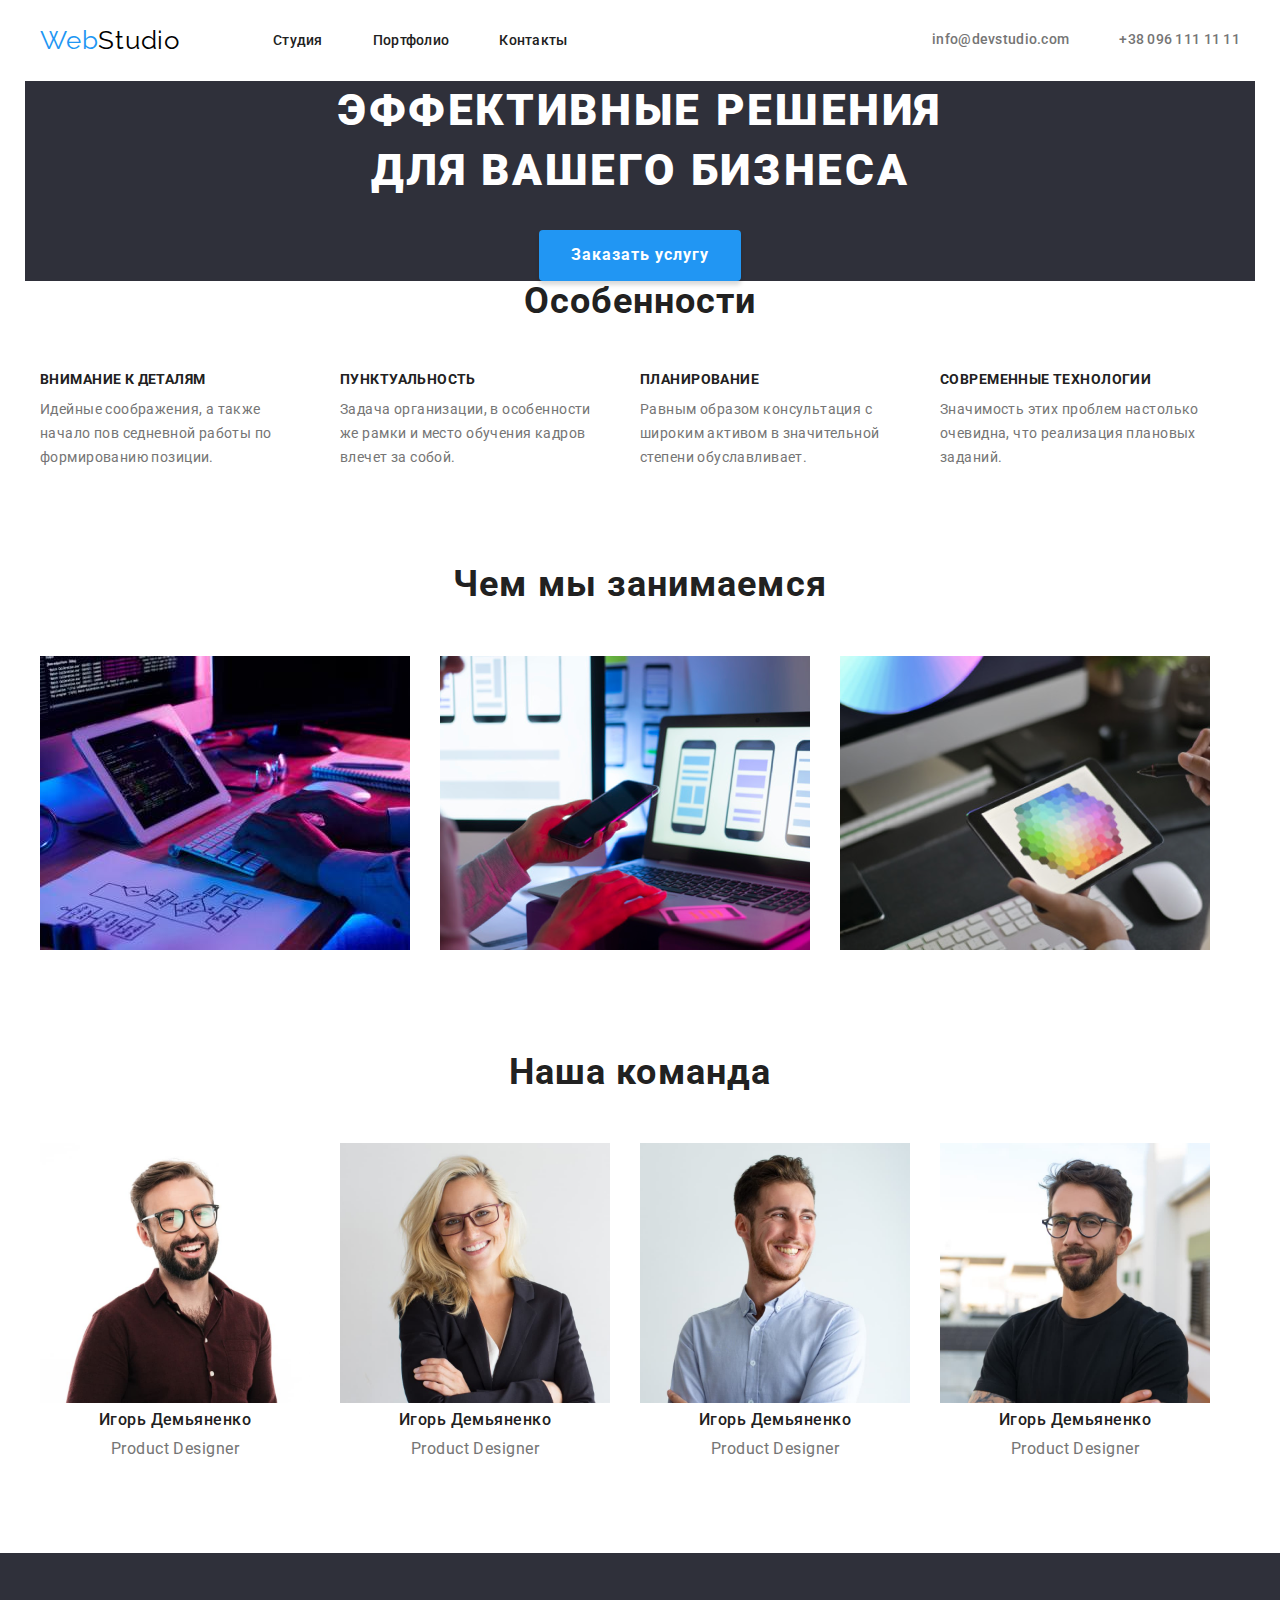
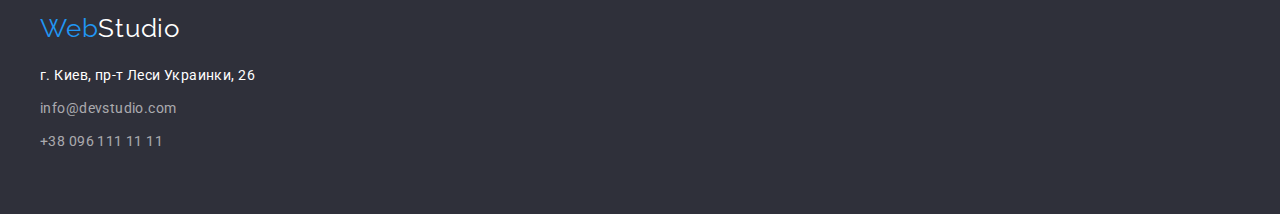
==== index.html @ d1cf2aa0 "home work 3" ====
<!DOCTYPE html>
<html lang="ru">
  <head>
    <meta charset="UTF-8" />
    <meta http-equiv="X-UA-Compatible" content="IE=edge" />
    <meta name="viewport" content="width=device-width, initial-scale=1.0" />
    <title>WebStudio</title>
    <link rel="preconnect" href="https://fonts.googleapis.com" />
    <link rel="preconnect" href="https://fonts.gstatic.com" crossorigin />
    <link
      rel="stylesheet"
      href="https://cdnjs.cloudflare.com/ajax/libs/modern-normalize/1.1.0/modern-normalize.min.css"
    />
    <link
      href="https://fonts.googleapis.com/css2?family=Raleway:wght@700&family=Roboto:wght@400;500;700;900&display=swap"
      rel="stylesheet"
    />
    <link rel="stylesheet" href="./css/styles.css" />
  </head>
  <body>
    <!--Шапка сторінки-->
    <header class="header">
      <div class="conteiner main-nav">
        <a href="index.html" class="logo">
          Web<span class="logo-dark">Studio</span>
        </a>
        <nav class="navigation">
          <ul class="nav list">
            <li class="item">
              <a href="index.html" class="link">Студия</a>
            </li>
            <li class="item">
              <a href="portfolio.html" class="link">Портфолио</a>
            </li>
            <li class="item"><a href="" class="link">Контакты</a></li>
          </ul>
        </nav>
        <ul class="contacts list">
          <li class="item">
            <a href="mailto:info@devstudio.com" class="contacts-link"
              >info@devstudio.com</a
            >
          </li>
          <li class="item">
            <a href="tel:+380961111111" class="contacts-link"
              >+38 096 111 11 11</a
            >
          </li>
        </ul>
      </div>
    </header>
    <!-- майн -->
    <main class="main-blok">
      <!--Блок герой-->
      <section class="section hero conteiner">
        <h1 class="hero-title">
          Эффективные решения <br />
          для вашего бизнеса
        </h1>
        <button type="button" class="button">Заказать услугу</button>
      </section>
      <!--Блок Особенности -->
      <section class="section">
        <div class="conteiner">
          <h2 class="section-title hidden">Особенности</h2>
          <ul class="features list">
            <li class="item">
              <h3 class="features-title">Внимание к деталям</h3>
              <p class="features-text">
                Идейные соображения, а также начало пов седневной работы по
                формированию позиции.
              </p>
            </li>
            <li class="item">
              <h3 class="features-title">Пунктуальность</h3>
              <p class="features-text">
                Задача организации, в особенности же рамки и место обучения
                кадров влечет за собой.
              </p>
            </li>
            <li class="item">
              <h3 class="features-title">Планирование</h3>
              <p class="features-text">
                Равным образом консультация с широким активом в значительной
                степени обуславливает.
              </p>
            </li>
            <li class="item">
              <h3 class="features-title">Современные технологии</h3>
              <p class="features-text">
                Значимость этих проблем настолько очевидна, что реализация
                плановых заданий.
              </p>
            </li>
          </ul>
        </div>
      </section>
      <!--Блок Чем мы занимаемся-->
      <section class="section">
        <div class="conteiner">
          <h2 class="section-title">Чем мы занимаемся</h2>
        <ul class="activity list">
          <li class="item">
            <img
              src="images/box1.jpg"
              alt="Человек печатает на клавиатуре"
              width="370"
              height="294"
            />
          </li>
          <li class="item">
            <img
              src="images/box2.png"
              alt="Человек работает над розьеткой страницы"
              width="370"
              height="294"
            />
          </li>
          <li class="item">
            <img
              src="images/box3.png"
              alt="дизайнер выбирает цет проекта"
              width="370"
              height="294"
            />
          </li>
        </ul>
      </section>
      <!--Блок Наша команда-->
      <section class="section conteiner">
        <h2 class="section-title">Наша команда</h2>
        <ul class="team list">
          <li class="item">
            <img
              src="images/img.jpg"
              alt="член команды мужского пола"
              width="270"
              height="260"
            />
            <h3 class="team-title">Игорь Демьяненко</h3>
            <p class="team-text">Product Designer</p>
          </li>
          <li class="item">
            <img
              src="images/img1.jpg"
              alt="член команды женского пола"
              width="270"
              height="260"
            />
            <h3 class="team-title">Игорь Демьяненко</h3>
            <p class="team-text">Product Designer</p>
          </li>
          <li class="item">
            <img
              src="images/img2.jpg"
              alt="член команды мужского пола"
              width="270"
              height="260"
            />
            <h3 class="team-title">Игорь Демьяненко</h3>
            <p class="team-text">Product Designer</p>
          </li>
          <li class="item">
            <img
              src="images/img3.jpg"
              alt="член команды мужского пола"
              width="270"
              height="260"
            />
            <h3 class="team-title">Игорь Демьяненко</h3>
            <p class="team-text">Product Designer</p>
          </li>
        </ul>
        </div>
      </section>
    </main>
    <!--Футер-->
    <footer class="footer">
      <div class="conteiner">
        <a href="index.html" class="logo">
          Web<span class="logo-light">Studio</span>
        </a>
        <address>
          <ul class="address list">
            <li class="item">
              <a
                href="https://goo.gl/maps/vd8JTUUMNeQ3kda19ddres"
                class="address"
              >
                г. Киев, пр-т Леси Украинки, 26</a
              >
            </li>
            <li class="item">
              <a href="mailto:info@devstudio.com" class="address-link"
                >info@devstudio.com</a
              >
            </li>
            <li class="item">
              <a href="tel:+380961111111" class="address-link"
                >+38 096 111 11 11</a
              >
            </li>
          </ul>
        </address>
      </div>
    </footer>
  </body>
</html>
---- css/styles.css ----
:root {
  --primary-text-color: #757575;
  --secondary-text-color: #ffffff;
  --title-text-color: #212121;
  --accent-color: #2196f3;
}
/* 
Палитра цветов:
- вторичный фон #F5F4FA;
- фон подвал #2F303A;
- заголовок #FFFFFF;
- текст #757575; #212121
- логотип #2196F3; #000000;
*/

/* Body */
body {
  color: var(--primary-text-color);
  font-family: Roboto, sans-serif;
  font-size: 14px;
  line-height: 1.71;
  letter-spacing: 0.03em;
}

/* lsit & link style */
.list {
  list-style: none;
  padding: 0px;
  margin: 0px;
}
.conteiner {
  width: 1230px;
  margin-right: auto;
  margin-left: auto;
  padding-right: 15px;
  padding-left: 15px;
}
.flex-conteiner {
  width: 1230px;
  margin-right: auto;
  margin-left: auto;
  padding-right: 15px;
  padding-left: 15px;
}
.section-title {
  margin-top: 0px;
  margin-bottom: 50px;

  color: var(--title-text-color);
  font-weight: 700;
  font-size: 36px;
  line-height: 1.16;
  text-align: center;
  letter-spacing: 0.03em;
}
/* Шапка сторінки */

/* Logo */
.main-nav {
  display: flex;
  align-items: center;
}
.logo {
  color: var(--accent-color);
  font-family: Raleway, sans-serif;
  font-size: 26px;
  line-height: 1.2;
  letter-spacing: 0.03em;
  text-decoration: none;
}
.logo-dark {
  color: black;
}
.logo-light {
  color: var(--secondary-text-color);
}
/* Навигацыя */
.nav {
  display: flex;
  margin-left: 93px;
}
.nav .item:not(:last-child) {
  margin-right: 50px;
}
.link {
  display: block;
  padding-top: 32px;
  padding-bottom: 32px;

  color: var(--title-text-color);
  font-weight: 500;
  font-style: normal;
  font-size: 14px;
  line-height: 1.2;
  letter-spacing: 0.02em;
  text-decoration: none;
}
.link:hover,
.link:focus {
  color: var(--accent-color);
}
/* контакты*/
.contacts {
  display: flex;
  margin-left: auto;
}
.contacts .item + .item {
  margin-left: 50px;
}
.contacts-link {
  display: block;
  padding-top: 32px;
  padding-bottom: 32px;

  color: var(--primary-text-color);
  font-weight: 500;
  font-style: normal;
  font-size: 14px;
  line-height: 1.14;
  letter-spacing: 0.02em;
  text-decoration: none;
}
.contacts-link:hover,
.contacts-link:focus {
  color: var(--accent-color);
}

/* Блок герой */
.hero {
  background-color: #2f303a;
  text-align: center;
}
.hero-title {
  margin-top: 0px;
  margin-bottom: 30px;

  color: var(--secondary-text-color);
  font-weight: 900;
  font-size: 44px;
  line-height: 1.36;
  letter-spacing: 0.06em;
  text-transform: uppercase;
}
.button {
  padding-right: 32px;
  padding-top: 10px;
  padding-bottom: 10px;
  padding-left: 32px;

  color: var(--secondary-text-color);
  font-family: inherit;
  font-weight: 700;
  font-size: 16px;
  line-height: 1.88;
  letter-spacing: 0.06em;
  background: #2196f3;
  box-shadow: 0px 4px 4px rgba(0, 0, 0, 0.15);
  border: transparent;
  border-radius: 4px;
  cursor: pointer;
}

/* Особенности */

.features {
  display: flex;
  margin-bottom: 94px;
}
.features .item + .item {
  margin-left: 30px;
}
.features .item {
  max-width: 270px;
}
.features-title {
  margin-top: 0px;
  margin-bottom: 10px;

  color: var(--title-text-color);
  font-weight: 700;
  font-size: 14px;
  line-height: 1.14;
  letter-spacing: 0.03em;
  text-transform: uppercase;
}
.features-text {
  margin-top: 0px;
  margin-bottom: 0px;
}

/* Чем мы занимаемся */
.activity {
  display: flex;
  margin-bottom: 94px;
}
.activity .item + .item {
  margin-left: 30px;
}
/* Наша команда */
.team {
  display: flex;
  margin-bottom: 94px;
  text-align: center;
}
.team .item + .item {
  margin-left: 30px;
}
.team-title {
  margin-top: 0px;
  margin-bottom: 10px;

  color: var(--title-text-color);
  font-weight: 500;
  font-size: 16px;
  line-height: 1.18;
  letter-spacing: 0.03em;
}
.team-text {
  margin-top: 0px;
  margin-bottom: 0px;
  font-weight: 400;
  font-size: 16px;
  line-height: 1.18;
  letter-spacing: 0.03em;
}
/* Футер */
.footer {
  background-color: #2f303a;
}
.footer .logo {
  display: block;
  padding-top: 60px;
  margin-bottom: 20px;
}
.address {
  color: var(--secondary-text-color);
  font-style: normal;
  font-weight: 400;
  text-decoration: none;
}
.address:hover,
.address:focus {
  color: var(--accent-color);
}

.address .item + .item {
  margin-top: 9px;
}
.address .item:last-child {
  padding-bottom: 60px;
}
.address-link {
  color: rgba(255, 255, 255, 0.6);
  font-style: normal;
  font-weight: 400;
  text-decoration: none;
}
.address-link:hover,
.address-link:focus {
  color: var(--accent-color);
}

/* -----------------------------------------------ПОРТФОЛИО-------------------------------------------------------------------- */
/* Фильтры */
.filter {
  display: flex;
  justify-content: center;
  margin-bottom: 34px;
}
.filter .item + .item {
  margin-left: 30px;
}
.filters-button {
  padding-right: 22px;
  padding-top: 6px;
  padding-bottom: 6px;
  padding-left: 22px;

  color: var(--title-text-color);
  background-color: #f5f4fa;
  font-family: inherit;
  font-weight: 500;
  font-size: 16px;
  line-height: 1.62;
  text-align: center;
  letter-spacing: 0.03em;
  cursor: pointer;
  border: 1px;
  border-color: rgba(238, 238, 238, 1);
  border-radius: 4px;
}
.filters-button:hover,
.filters-button:focus {
  color: var(--secondary-text-color);
  background-color: var(--accent-color);
  box-shadow: 0px 3px 1px rgba(0, 0, 0, 0.1), 0px 1px 2px rgba(0, 0, 0, 0.08),
    0px 2px 2px rgba(0, 0, 0, 0.12);
}
/* Контент */
.content {
  display: flex;
  flex-wrap: wrap;
  margin-bottom: 94px;
}
.content .item {
  width: 370px;
  margin-right: 30px;
  margin-bottom: 30px;
  border: 1px solid rgba(238, 238, 238, 1);
}
.content .item:nth-child(3n) {
  margin-right: 0px;
}
.content .item:nth-last-child(-n + 3) {
  margin-bottom: 0px;
}

.project-title {
  margin-top: 0;
  margin-bottom: 4px;

  color: var(--title-text-color);
  font-weight: 700;
  font-size: 18px;
  line-height: 2;
  letter-spacing: 0.06em;
}
.project-text {
  margin-top: 0px;
  margin-bottom: 0px;

  color: var(--primary-text-color);
  font-weight: 400;
  font-size: 16px;
  line-height: 1.88;
  letter-spacing: 0.03em;
}
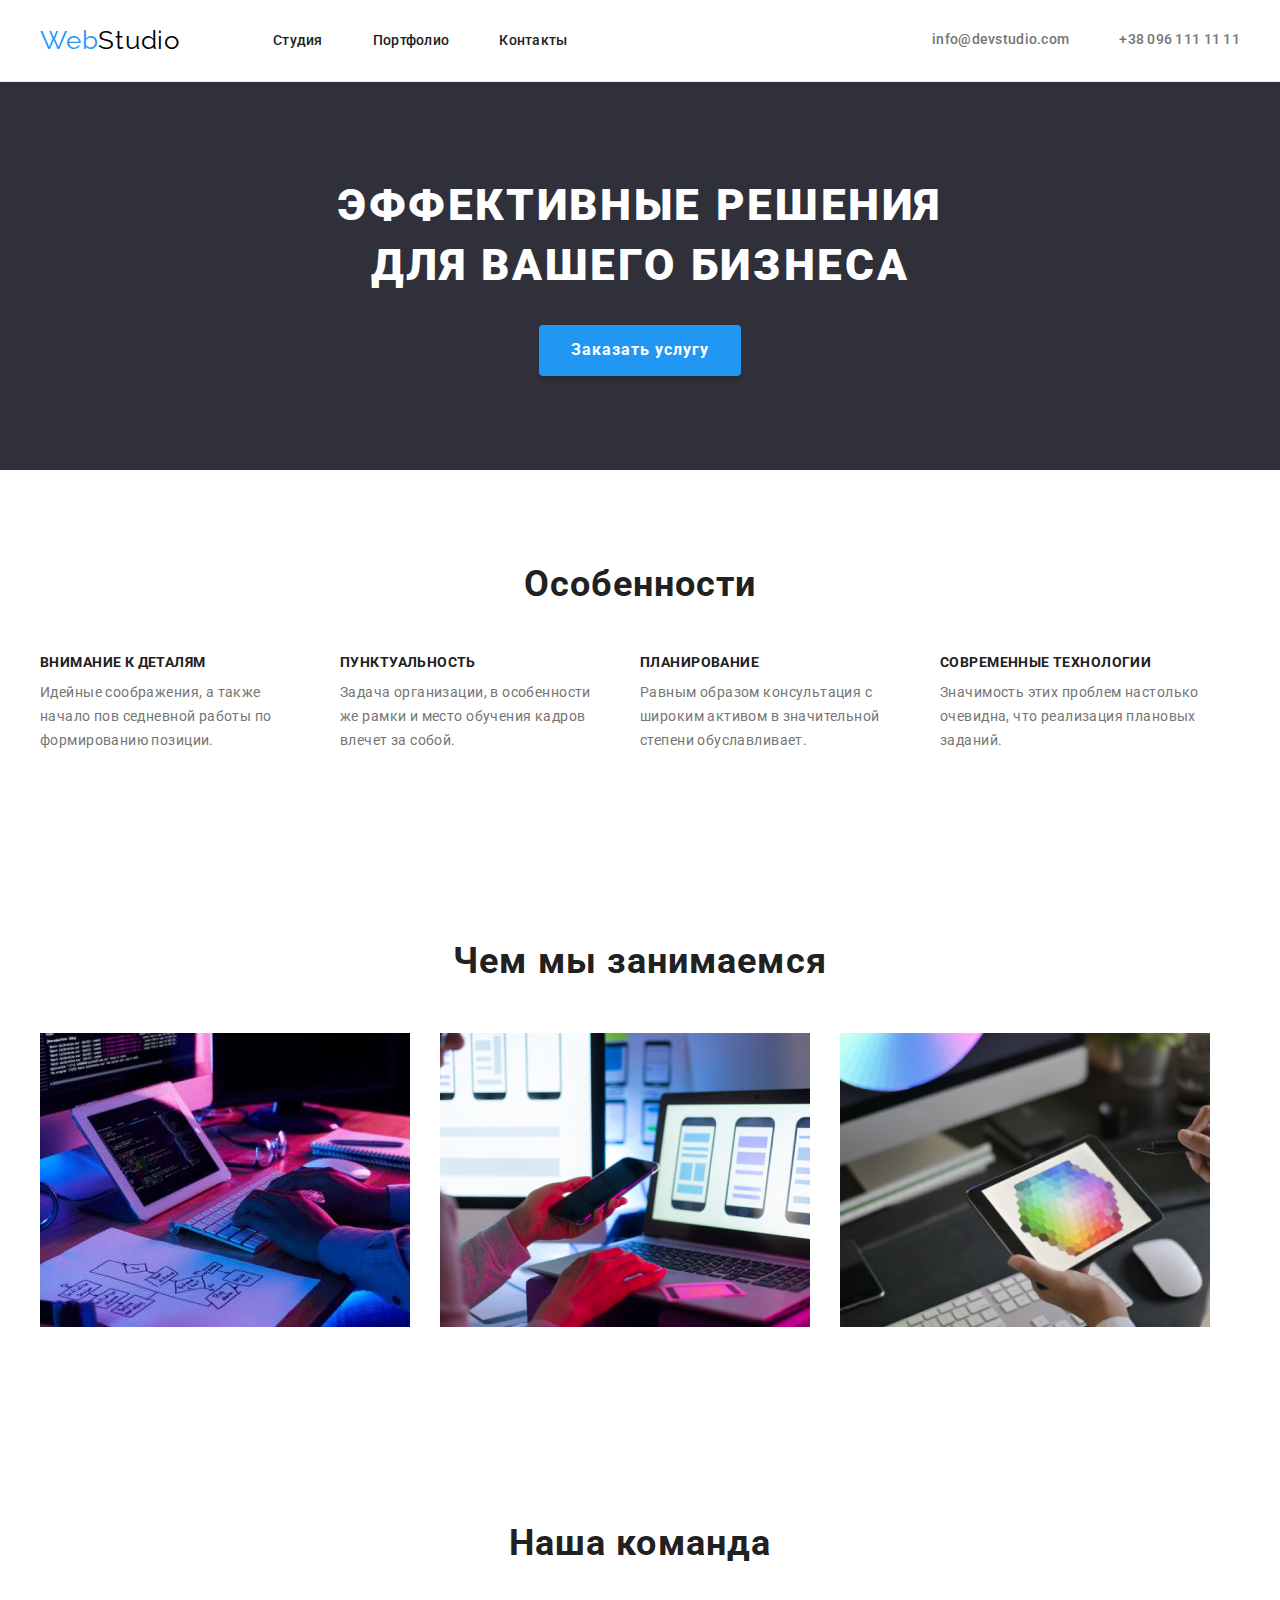
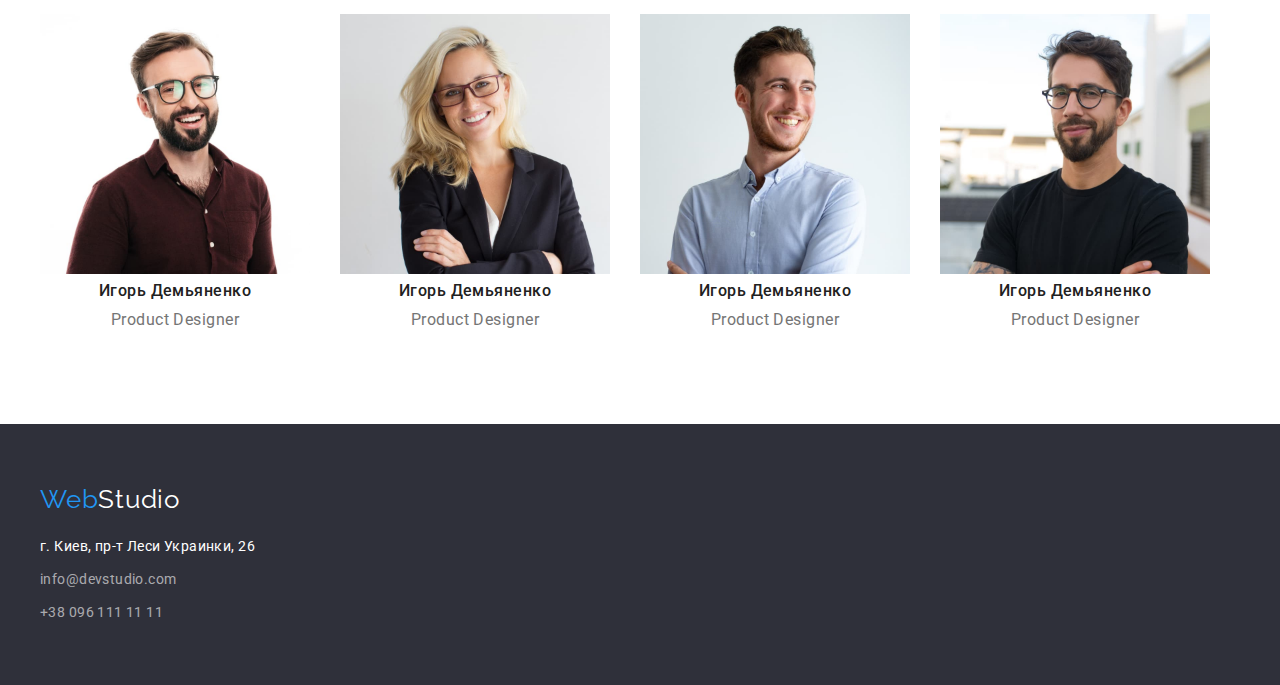
==== commit 10795d9b: "HOMEWORK3" ====
--- a/index.html
+++ b/index.html
@@ -52,12 +52,14 @@
     <!-- майн -->
     <main class="main-blok">
       <!--Блок герой-->
-      <section class="section hero conteiner">
-        <h1 class="hero-title">
+      <section class="section hero">
+        <div class="conteiner">
+          <h1 class="hero-title">
           Эффективные решения <br />
           для вашего бизнеса
         </h1>
         <button type="button" class="button">Заказать услугу</button>
+        </div>
       </section>
       <!--Блок Особенности -->
       <section class="section">
--- a/css/styles.css
+++ b/css/styles.css
@@ -53,8 +53,14 @@
   text-align: center;
   letter-spacing: 0.03em;
 }
+.section {
+  padding-top: 94px;
+  padding-bottom: 94px;
+}
 /* Шапка сторінки */
-
+.header {
+  border-bottom: 1px solid rgba(236, 236, 236, 1);
+}
 /* Logo */
 .main-nav {
   display: flex;
@@ -164,7 +170,6 @@
 
 .features {
   display: flex;
-  margin-bottom: 94px;
 }
 .features .item + .item {
   margin-left: 30px;
@@ -191,7 +196,6 @@
 /* Чем мы занимаемся */
 .activity {
   display: flex;
-  margin-bottom: 94px;
 }
 .activity .item + .item {
   margin-left: 30px;
@@ -199,7 +203,6 @@
 /* Наша команда */
 .team {
   display: flex;
-  margin-bottom: 94px;
   text-align: center;
 }
 .team .item + .item {
@@ -265,7 +268,7 @@
 .filter {
   display: flex;
   justify-content: center;
-  margin-bottom: 34px;
+  margin-bottom: 56px;
 }
 .filter .item + .item {
   margin-left: 30px;
@@ -300,13 +303,12 @@
 .content {
   display: flex;
   flex-wrap: wrap;
-  margin-bottom: 94px;
 }
 .content .item {
   width: 370px;
   margin-right: 30px;
   margin-bottom: 30px;
-  border: 1px solid rgba(238, 238, 238, 1);
+  border: 1px solid rgba(236, 236, 236, 1);
 }
 .content .item:nth-child(3n) {
   margin-right: 0px;
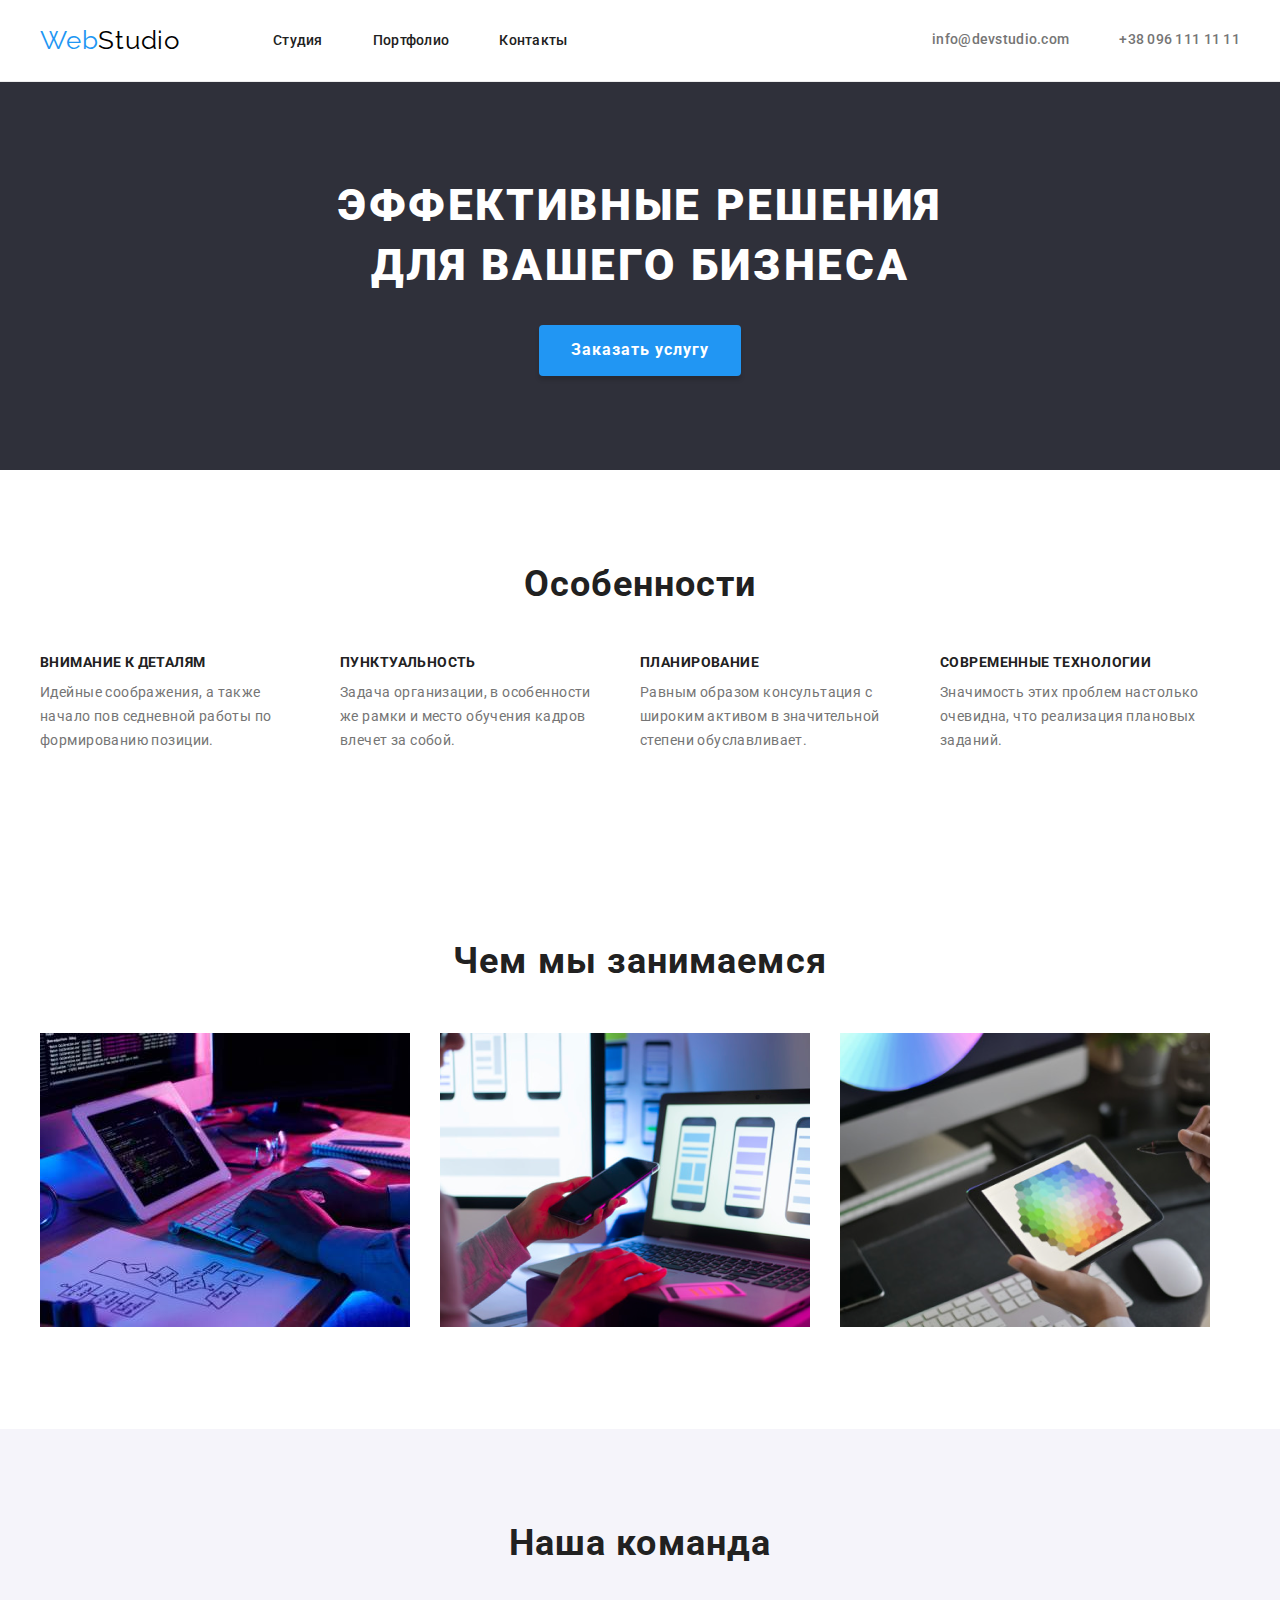
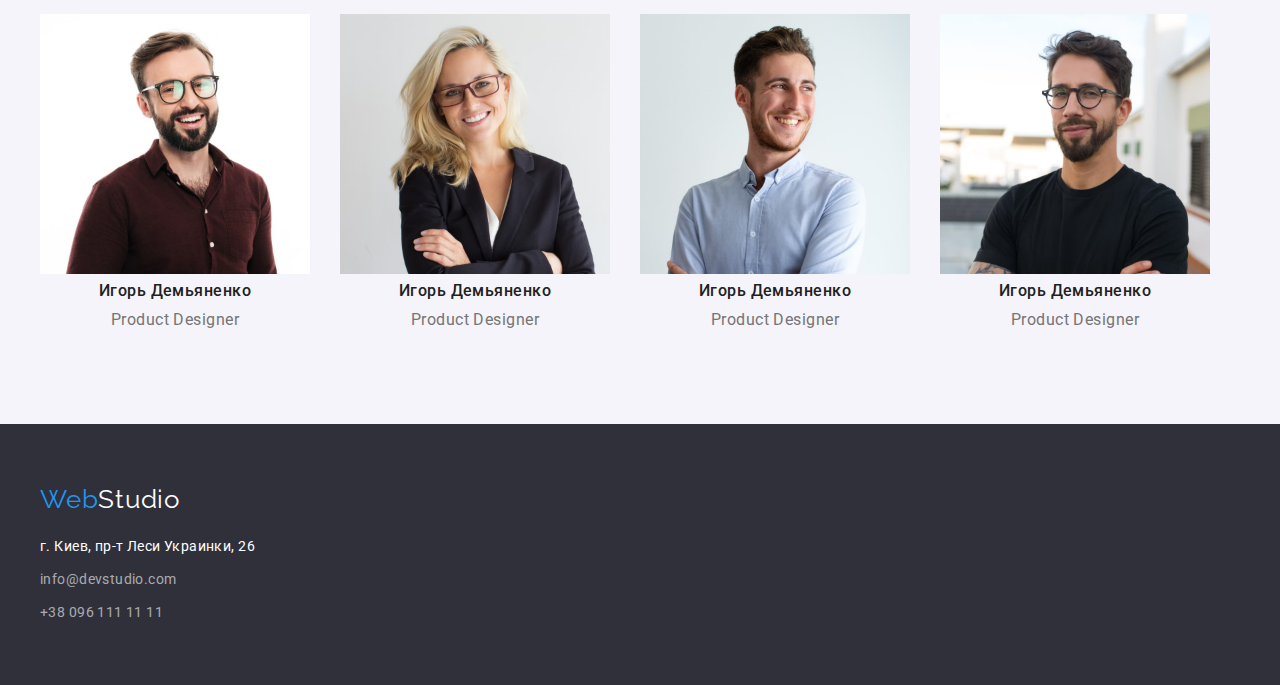
==== commit 7eba2a9c: "hm3" ====
--- a/index.html
+++ b/index.html
@@ -103,7 +103,7 @@
           <h2 class="section-title">Чем мы занимаемся</h2>
         <ul class="activity list">
           <li class="item">
-            <img
+            <img 
               src="images/box1.jpg"
               alt="Человек печатает на клавиатуре"
               width="370"
@@ -129,8 +129,9 @@
         </ul>
       </section>
       <!--Блок Наша команда-->
-      <section class="section conteiner">
-        <h2 class="section-title">Наша команда</h2>
+      <section class="section team-section">
+        <div class="conteiner">
+          <h2 class="section-title">Наша команда</h2>
         <ul class="team list">
           <li class="item">
             <img
--- a/css/styles.css
+++ b/css/styles.css
@@ -57,6 +57,7 @@
   padding-top: 94px;
   padding-bottom: 94px;
 }
+
 /* Шапка сторінки */
 .header {
   border-bottom: 1px solid rgba(236, 236, 236, 1);
@@ -200,7 +201,11 @@
 .activity .item + .item {
   margin-left: 30px;
 }
+
 /* Наша команда */
+.team-section:nth-child(2n) {
+  background-color: rgba(245, 244, 250, 1);
+}
 .team {
   display: flex;
   text-align: center;
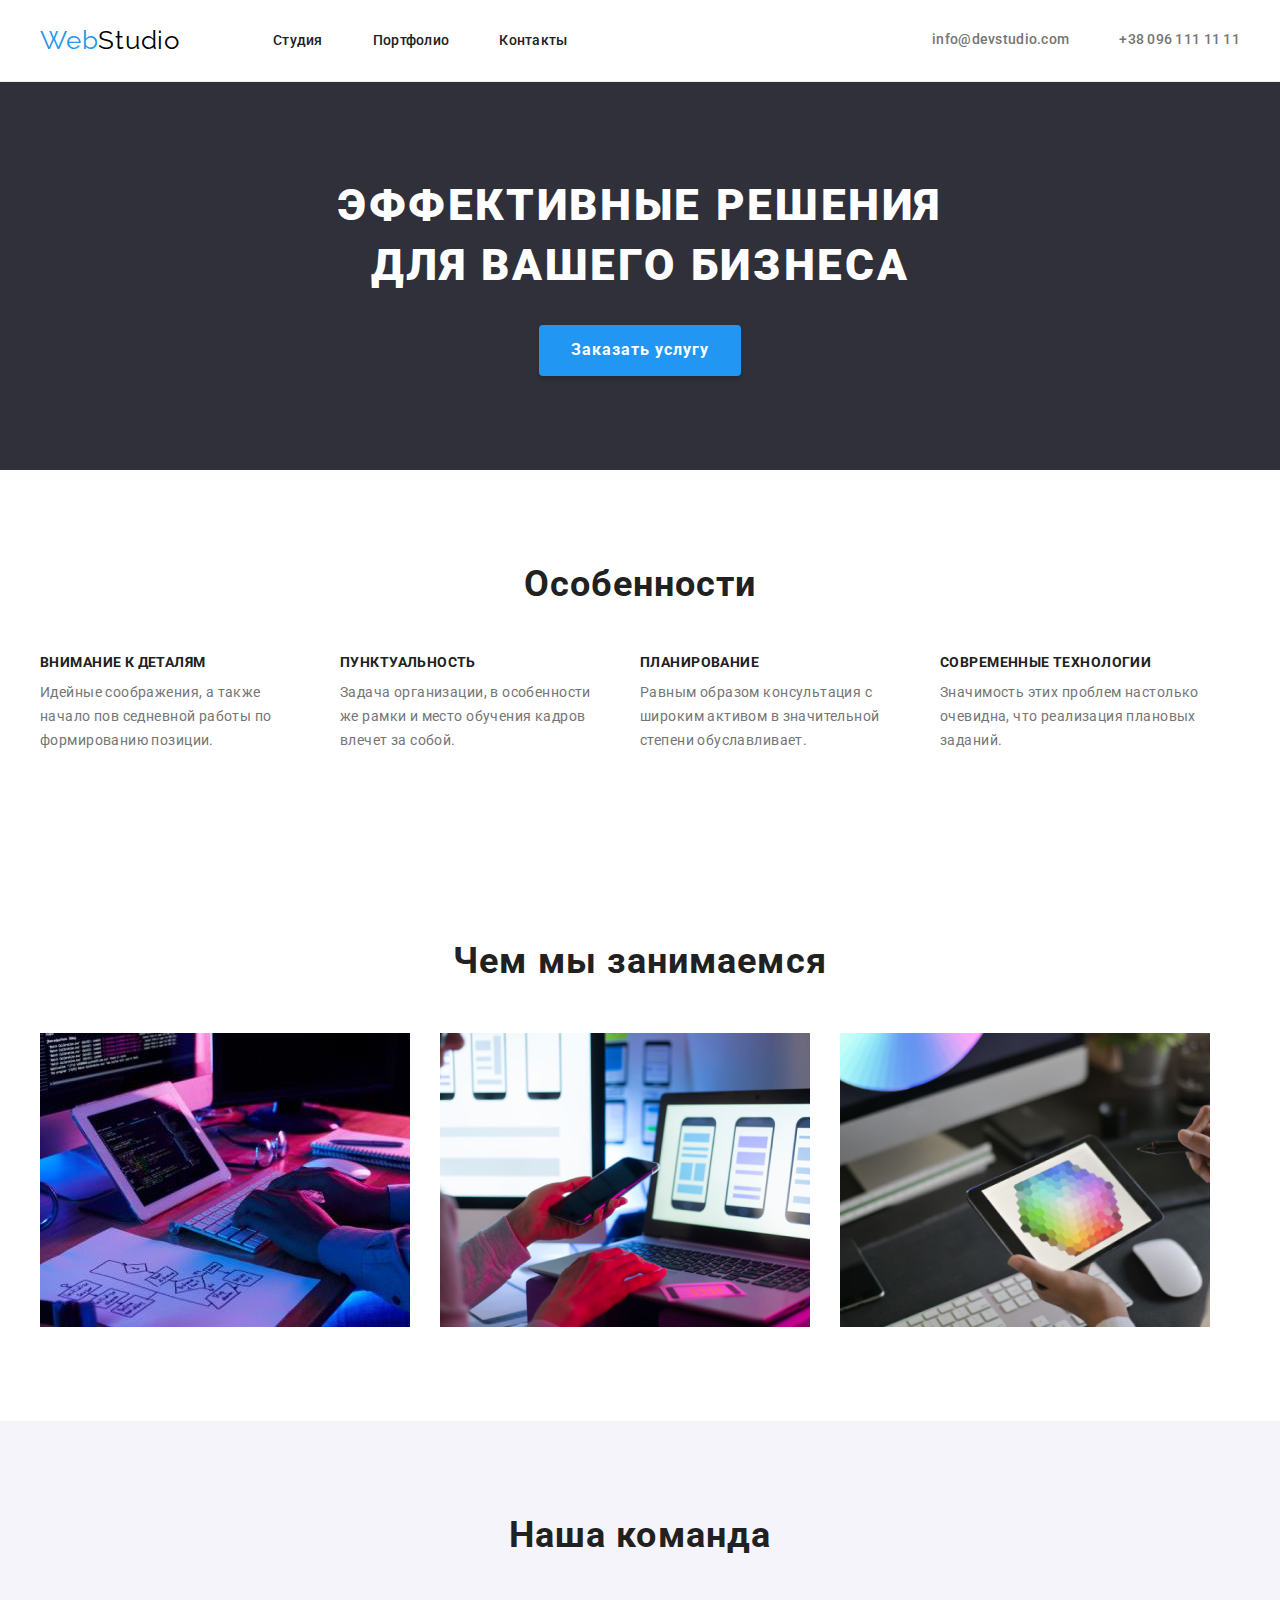
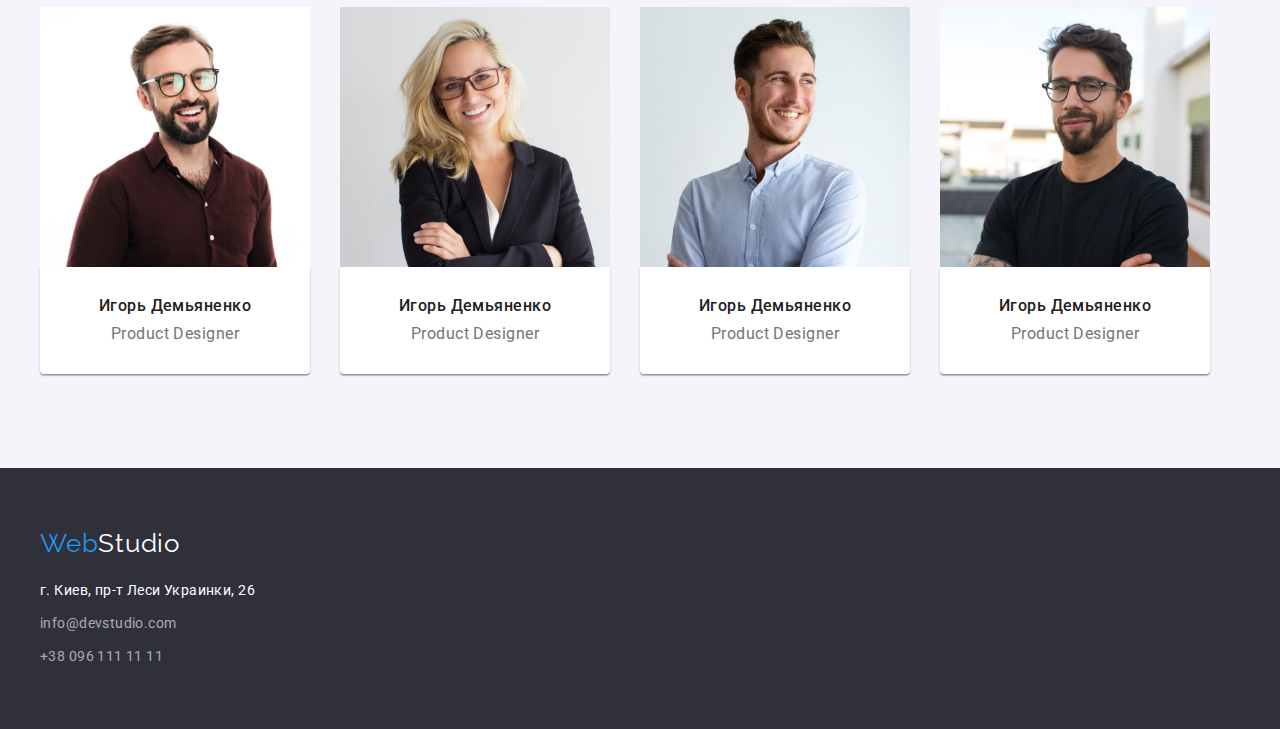
==== commit ac5843e0: "finish first part" ====
--- a/index.html
+++ b/index.html
@@ -21,10 +21,10 @@
     <!--Шапка сторінки-->
     <header class="header">
       <div class="conteiner main-nav">
-        <a href="index.html" class="logo">
+        <nav class="navigation">
+          <a href="index.html" class="logo">
           Web<span class="logo-dark">Studio</span>
         </a>
-        <nav class="navigation">
           <ul class="nav list">
             <li class="item">
               <a href="index.html" class="link">Студия</a>
@@ -107,7 +107,6 @@
               src="images/box1.jpg"
               alt="Человек печатает на клавиатуре"
               width="370"
-              height="294"
             />
           </li>
           <li class="item">
@@ -140,8 +139,10 @@
               width="270"
               height="260"
             />
-            <h3 class="team-title">Игорь Демьяненко</h3>
-            <p class="team-text">Product Designer</p>
+            <div class="team-conteiner">
+              <h3 class="team-title">Игорь Демьяненко</h3>
+            <p class="team-text">Product Designer</p>
+          </div>
           </li>
           <li class="item">
             <img
@@ -150,8 +151,10 @@
               width="270"
               height="260"
             />
-            <h3 class="team-title">Игорь Демьяненко</h3>
-            <p class="team-text">Product Designer</p>
+            <div class="team-conteiner">
+              <h3 class="team-title">Игорь Демьяненко</h3>
+            <p class="team-text">Product Designer</p>
+            </div>
           </li>
           <li class="item">
             <img
@@ -160,8 +163,10 @@
               width="270"
               height="260"
             />
-            <h3 class="team-title">Игорь Демьяненко</h3>
-            <p class="team-text">Product Designer</p>
+            <div class="team-conteiner">
+              <h3 class="team-title">Игорь Демьяненко</h3>
+            <p class="team-text">Product Designer</p>
+            </div>
           </li>
           <li class="item">
             <img
@@ -170,8 +175,10 @@
               width="270"
               height="260"
             />
-            <h3 class="team-title">Игорь Демьяненко</h3>
-            <p class="team-text">Product Designer</p>
+            <div class="team-conteiner">
+              <h3 class="team-title">Игорь Демьяненко</h3>
+            <p class="team-text">Product Designer</p>
+            </div>
           </li>
         </ul>
         </div>
--- a/css/styles.css
+++ b/css/styles.css
@@ -21,7 +21,11 @@
   line-height: 1.71;
   letter-spacing: 0.03em;
 }
-
+img {
+  display: block;
+  max-width: 100%;
+  height: auto;
+}
 /* lsit & link style */
 .list {
   list-style: none;
@@ -62,12 +66,15 @@
 .header {
   border-bottom: 1px solid rgba(236, 236, 236, 1);
 }
-/* Logo */
 .main-nav {
   display: flex;
+}
+.navigation {
+  display: flex;
   align-items: center;
 }
 .logo {
+  display: block;
   color: var(--accent-color);
   font-family: Raleway, sans-serif;
   font-size: 26px;
@@ -213,6 +220,15 @@
 .team .item + .item {
   margin-left: 30px;
 }
+.team-conteiner {
+  padding-top: 30px;
+  padding-bottom: 30px;
+
+  background-color: rgba(255, 255, 255, 1);
+  box-shadow: 0px 2px 1px 0px rgba(0, 0, 0, 0.2),
+    0px 1px 1px 0px rgba(0, 0, 0, 0.14), 0px 1px 3px 0px rgba(0, 0, 0, 0.12);
+  border-radius: 0px 0px 4px 4px;
+}
 .team-title {
   margin-top: 0px;
   margin-bottom: 10px;
@@ -313,7 +329,6 @@
   width: 370px;
   margin-right: 30px;
   margin-bottom: 30px;
-  border: 1px solid rgba(236, 236, 236, 1);
 }
 .content .item:nth-child(3n) {
   margin-right: 0px;
@@ -342,3 +357,12 @@
   line-height: 1.88;
   letter-spacing: 0.03em;
 }
+.card-conteiner {
+  padding-right: 24px;
+  padding-top: 20px;
+  padding-bottom: 20px;
+  padding-left: 24px;
+
+  background-color: rgba(255, 255, 255, 1);
+  border: 1px solid rgba(238, 238, 238, 1);
+}
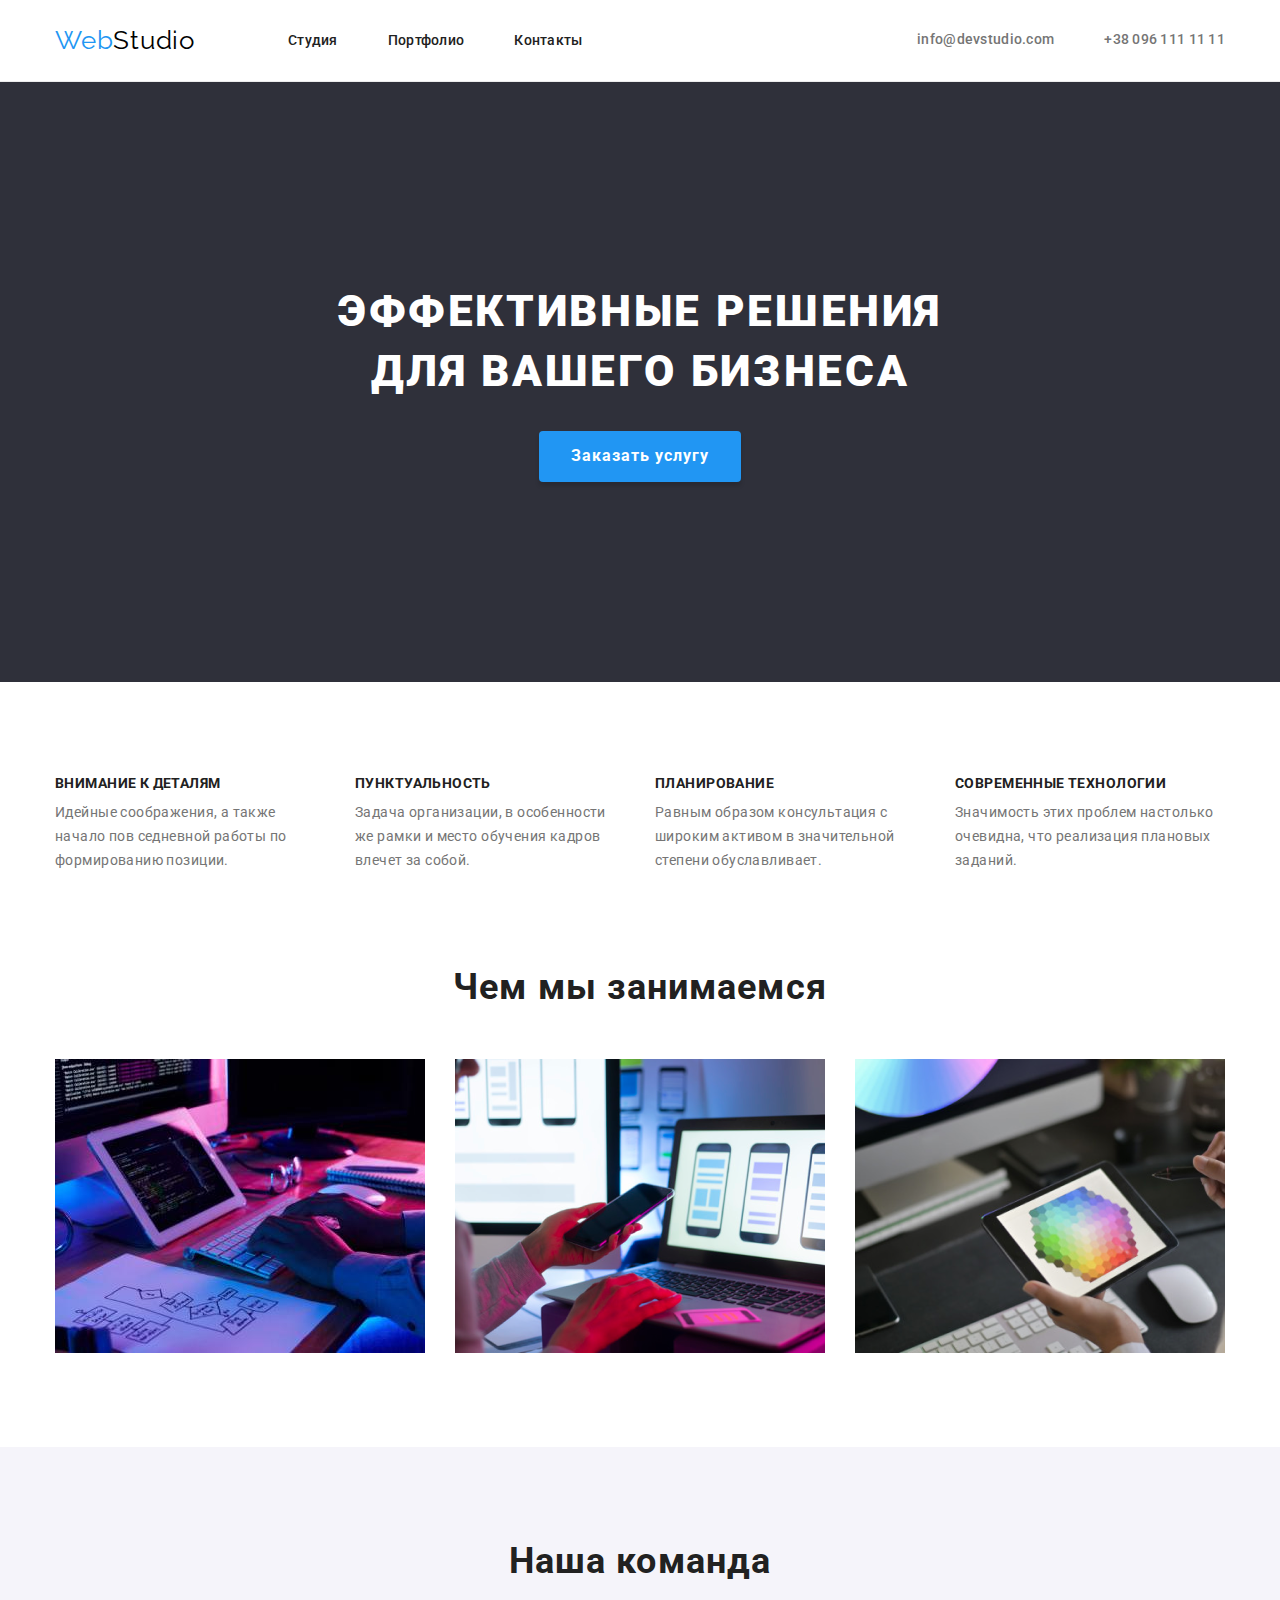
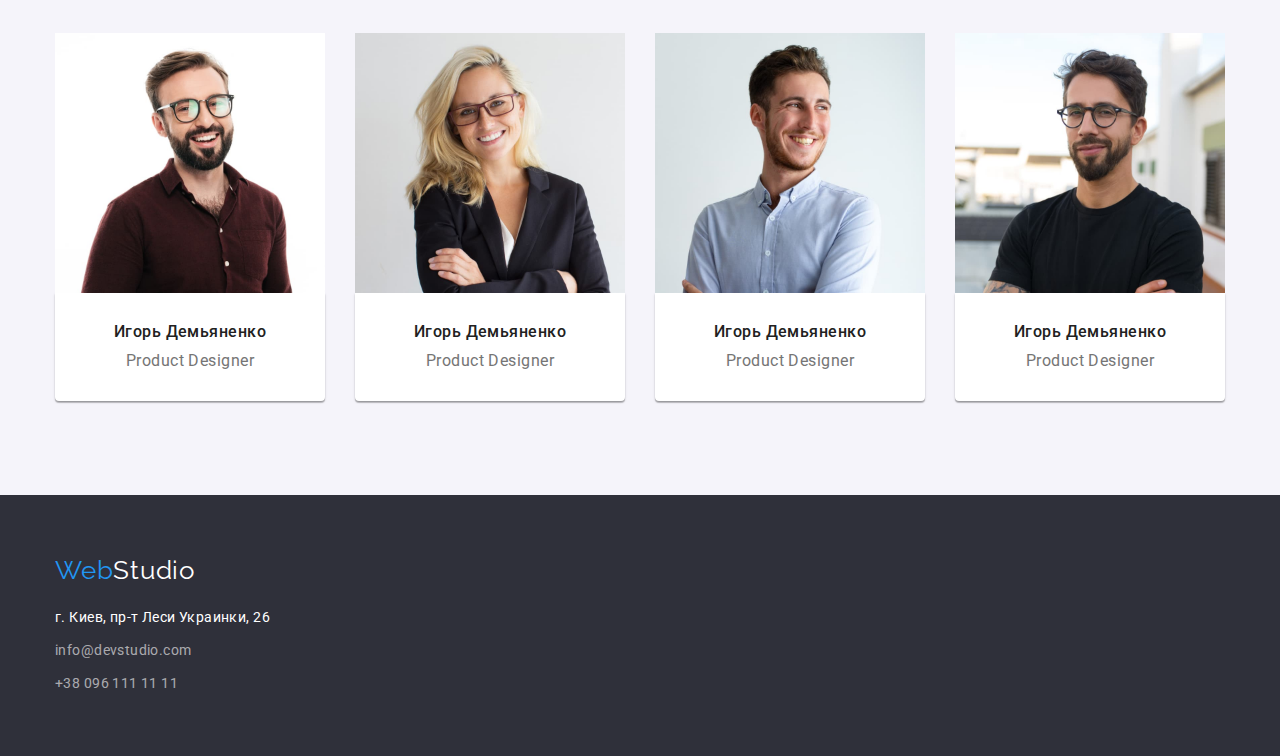
==== commit 82b67d36: "home work 3 edit errors" ====
--- a/index.html
+++ b/index.html
@@ -23,8 +23,8 @@
       <div class="conteiner main-nav">
         <nav class="navigation">
           <a href="index.html" class="logo">
-          Web<span class="logo-dark">Studio</span>
-        </a>
+            Web<span class="logo-dark">Studio</span>
+          </a>
           <ul class="nav list">
             <li class="item">
               <a href="index.html" class="link">Студия</a>
@@ -52,19 +52,19 @@
     <!-- майн -->
     <main class="main-blok">
       <!--Блок герой-->
-      <section class="section hero">
+      <section class="hero">
         <div class="conteiner">
           <h1 class="hero-title">
-          Эффективные решения <br />
-          для вашего бизнеса
-        </h1>
-        <button type="button" class="button">Заказать услугу</button>
+            Эффективные решения <br />
+            для вашего бизнеса
+          </h1>
+          <button type="button" class="button">Заказать услугу</button>
         </div>
       </section>
       <!--Блок Особенности -->
       <section class="section">
         <div class="conteiner">
-          <h2 class="section-title hidden">Особенности</h2>
+          <h2 class="hidden-title">Особенности</h2>
           <ul class="features list">
             <li class="item">
               <h3 class="features-title">Внимание к деталям</h3>
@@ -97,90 +97,96 @@
           </ul>
         </div>
       </section>
+
       <!--Блок Чем мы занимаемся-->
-      <section class="section">
+      <section class="section activity">
         <div class="conteiner">
           <h2 class="section-title">Чем мы занимаемся</h2>
-        <ul class="activity list">
-          <li class="item">
-            <img 
-              src="images/box1.jpg"
-              alt="Человек печатает на клавиатуре"
-              width="370"
-            />
-          </li>
-          <li class="item">
-            <img
-              src="images/box2.png"
-              alt="Человек работает над розьеткой страницы"
-              width="370"
-              height="294"
-            />
-          </li>
-          <li class="item">
-            <img
-              src="images/box3.png"
-              alt="дизайнер выбирает цет проекта"
-              width="370"
-              height="294"
-            />
-          </li>
-        </ul>
-      </section>
+          <ul class="activity list">
+            <li class="item">
+              <img
+                src="images/box1.jpg"
+                alt="Человек печатает на клавиатуре"
+                width="370"
+              />
+            </li>
+            <li class="item">
+              <img
+                src="images/box2.png"
+                alt="Человек работает над розьеткой страницы"
+                width="370"
+                height="294"
+              />
+            </li>
+            <li class="item">
+              <img
+                src="images/box3.png"
+                alt="дизайнер выбирает цет проекта"
+                width="370"
+                height="294"
+              />
+            </li>
+          </ul>
+        </div>
+      </section>
+
       <!--Блок Наша команда-->
       <section class="section team-section">
         <div class="conteiner">
           <h2 class="section-title">Наша команда</h2>
-        <ul class="team list">
-          <li class="item">
-            <img
-              src="images/img.jpg"
-              alt="член команды мужского пола"
-              width="270"
-              height="260"
-            />
-            <div class="team-conteiner">
-              <h3 class="team-title">Игорь Демьяненко</h3>
-            <p class="team-text">Product Designer</p>
-          </div>
-          </li>
-          <li class="item">
-            <img
-              src="images/img1.jpg"
-              alt="член команды женского пола"
-              width="270"
-              height="260"
-            />
-            <div class="team-conteiner">
-              <h3 class="team-title">Игорь Демьяненко</h3>
-            <p class="team-text">Product Designer</p>
-            </div>
-          </li>
-          <li class="item">
-            <img
-              src="images/img2.jpg"
-              alt="член команды мужского пола"
-              width="270"
-              height="260"
-            />
-            <div class="team-conteiner">
-              <h3 class="team-title">Игорь Демьяненко</h3>
-            <p class="team-text">Product Designer</p>
-            </div>
-          </li>
-          <li class="item">
-            <img
-              src="images/img3.jpg"
-              alt="член команды мужского пола"
-              width="270"
-              height="260"
-            />
-            <div class="team-conteiner">
-              <h3 class="team-title">Игорь Демьяненко</h3>
-            <p class="team-text">Product Designer</p>
-            </div>
-          </li>
-        </ul>
+          <ul class="team list">
+            <li class="item">
+              <img
+                src="images/img.jpg"
+                alt="член команды мужского пола"
+                width="270"
+                height="260"
+              />
+              <div class="team-conteiner">
+                <h3 class="team-title">Игорь Демьяненко</h3>
+                <p class="team-text">Product Designer</p>
+              </div>
+            </li>
+
+            <li class="item">
+              <img
+                src="images/img1.jpg"
+                alt="член команды женского пола"
+                width="270"
+                height="260"
+              />
+              <div class="team-conteiner">
+                <h3 class="team-title">Игорь Демьяненко</h3>
+                <p class="team-text">Product Designer</p>
+              </div>
+            </li>
+
+            <li class="item">
+              <img
+                src="images/img2.jpg"
+                alt="член команды мужского пола"
+                width="270"
+                height="260"
+              />
+              <div class="team-conteiner">
+                <h3 class="team-title">Игорь Демьяненко</h3>
+                <p class="team-text">Product Designer</p>
+              </div>
+            </li>
+
+            <li class="item">
+              <img
+                src="images/img3.jpg"
+                alt="член команды мужского пола"
+                width="270"
+                height="260"
+              />
+              <div class="team-conteiner">
+                <h3 class="team-title">Игорь Демьяненко</h3>
+                <p class="team-text">Product Designer</p>
+              </div>
+            </li>
+          </ul>
         </div>
       </section>
     </main>
--- a/css/styles.css
+++ b/css/styles.css
@@ -21,6 +21,18 @@
   line-height: 1.71;
   letter-spacing: 0.03em;
 }
+.hidden-title {
+  position: absolute;
+  white-space: nowrap;
+  width: 1px;
+  height: 1px;
+  overflow: hidden;
+  border: 0;
+  padding: 0;
+  clip: rect(0 0 0 0);
+  clip-path: inset(50%);
+  margin: -1px;
+}
 img {
   display: block;
   max-width: 100%;
@@ -33,7 +45,7 @@
   margin: 0px;
 }
 .conteiner {
-  width: 1230px;
+  width: 1200px;
   margin-right: auto;
   margin-left: auto;
   padding-right: 15px;
@@ -141,6 +153,8 @@
 
 /* Блок герой */
 .hero {
+  padding-top: 200px;
+  padding-bottom: 200px;
   background-color: #2f303a;
   text-align: center;
 }
@@ -203,6 +217,7 @@
 
 /* Чем мы занимаемся */
 .activity {
+  padding-top: 0px;
   display: flex;
 }
 .activity .item + .item {
@@ -216,6 +231,7 @@
 .team {
   display: flex;
   text-align: center;
+  padding-top: 0px;
 }
 .team .item + .item {
   margin-left: 30px;
@@ -249,11 +265,12 @@
 }
 /* Футер */
 .footer {
+  padding-top: 60px;
+  padding-bottom: 60px;
   background-color: #2f303a;
 }
 .footer .logo {
   display: block;
-  padding-top: 60px;
   margin-bottom: 20px;
 }
 .address {
@@ -270,9 +287,7 @@
 .address .item + .item {
   margin-top: 9px;
 }
-.address .item:last-child {
-  padding-bottom: 60px;
-}
+
 .address-link {
   color: rgba(255, 255, 255, 0.6);
   font-style: normal;
@@ -292,7 +307,7 @@
   margin-bottom: 56px;
 }
 .filter .item + .item {
-  margin-left: 30px;
+  margin-left: 8px;
 }
 .filters-button {
   padding-right: 22px;
@@ -300,13 +315,10 @@
   padding-bottom: 6px;
   padding-left: 22px;
 
-  color: var(--title-text-color);
   background-color: #f5f4fa;
-  font-family: inherit;
   font-weight: 500;
   font-size: 16px;
   line-height: 1.62;
-  text-align: center;
   letter-spacing: 0.03em;
   cursor: pointer;
   border: 1px;
